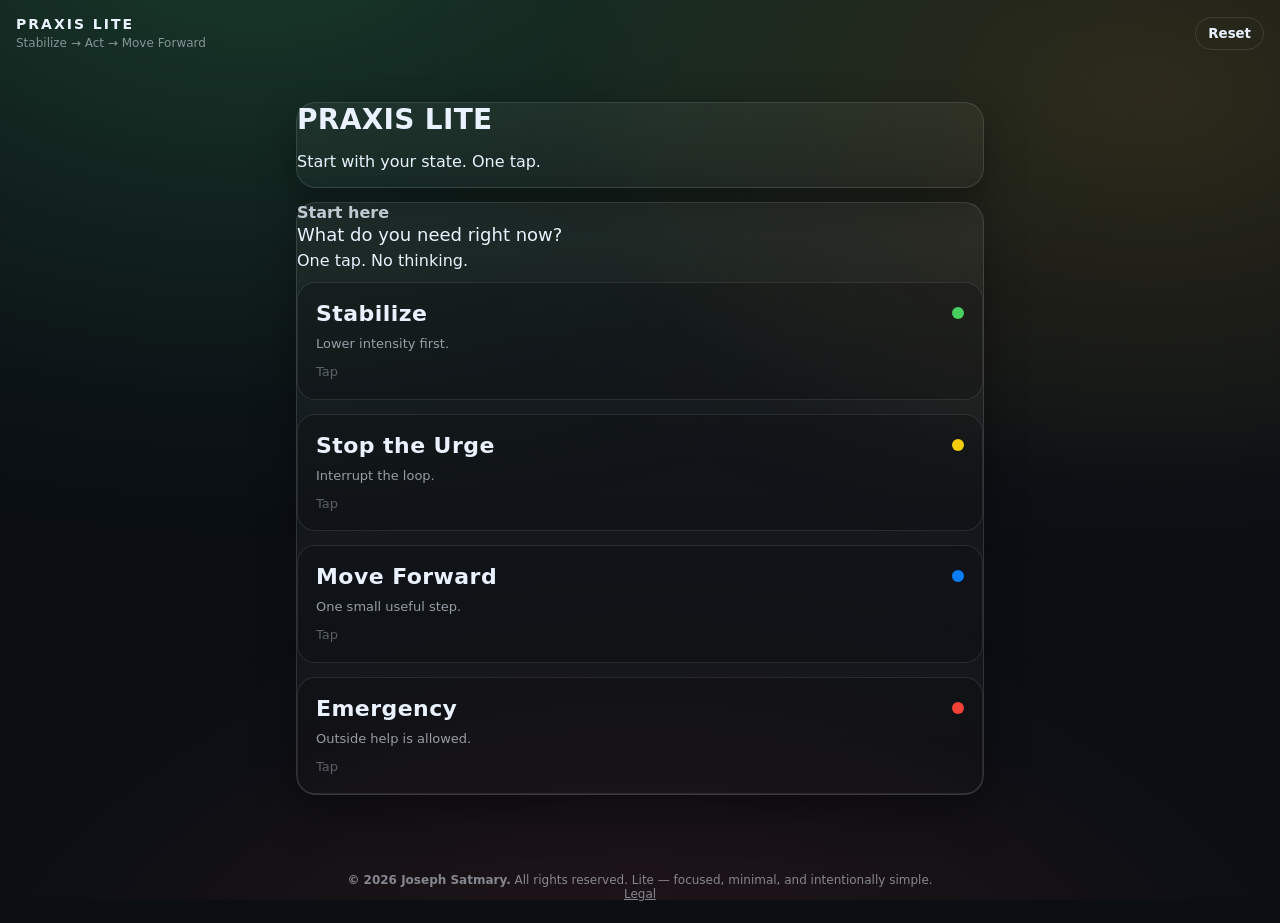
==== index.html @ a19b4cd0 "Update index.html" ====
<!doctype html>
<html lang="en">
<head>
  <meta charset="utf-8" />
  <meta name="viewport" content="width=device-width,initial-scale=1" />
  <title>Praxis Lite</title>
  <meta name="description" content="Praxis Lite — a self-guided emotional regulation tool (Stabilize → Stop the Urge → Move Forward → Emergency)." />

  <!-- Styles -->
  <link rel="stylesheet" href="styles/base.css">
  <link rel="stylesheet" href="styles/components.css">
  <link rel="stylesheet" href="styles/home.css">
  <link rel="stylesheet" href="styles/flows.css">
  <link rel="stylesheet" href="styles/redzone.css">
  <link rel="stylesheet" href="styles/lite-mobile.css">
</head>

<body>
  <div id="app" class="app">
    <header class="appHeader">
      <div class="brand">
        <div class="brandTitle">PRAXIS LITE</div>
        <div class="brandSub">Stabilize → Act → Move Forward</div>
      </div>
      <nav class="topNav">
        <button class="linkBtn" id="navHome" type="button" aria-label="Reset to Home">Reset</button>
      </nav>
    </header>

    <main id="main" class="main" role="main"></main>

    <footer class="footer">
      <div>
        <strong>© 2026 Joseph Satmary.</strong> All rights reserved.
        <span class="beta">Lite — focused, minimal, and intentionally simple.</span>
      </div>
      <div>
        <a href="legal.html">Legal</a>
      </div>
    </footer>
  </div>

  <!-- Praxis Lite boot -->
  <script type="module" src="js/lite/app.js?v=lite-1.0.3"></script>
</body>
</html>
---- styles/base.css ----
:root{
  --bg:#0b0f14;
  --panel:#0f1620;
  --card:#121c28;
  --text:#eaf2ff;
  --muted:rgba(234,242,255,.72);
  --muted2:rgba(234,242,255,.52);
  --line:rgba(234,242,255,.12);

  --green:#56f08b;
  --yellow:#ffd84a;
  --red:#ff4d4d;

  --shadow: 0 18px 40px rgba(0,0,0,.35);
  --r:20px;
}

*{box-sizing:border-box}
html,body{height:100%}

body{
  margin:0;
  font-family: ui-sans-serif, system-ui, -apple-system, Segoe UI, Roboto, Helvetica, Arial;
  background: var(--bg);
  color:var(--text);
  position:relative;
}

/* ✅ seam-free gradient layer */
body::before{
  content:"";
  position:fixed;
  inset:0;
  pointer-events:none;
  z-index:-1;

  background:
    radial-gradient(1200px 800px at 20% -10%,
      rgba(86,240,139,.20) 0%,
      rgba(86,240,139,.12) 26%,
      rgba(86,240,139,.06) 48%,
      rgba(86,240,139,.02) 62%,
      rgba(86,240,139,0) 80%),

    radial-gradient(900px 600px at 90% 10%,
      rgba(255,216,74,.14) 0%,
      rgba(255,216,74,.08) 34%,
      rgba(255,216,74,.04) 56%,
      rgba(255,216,74,.01) 66%,
      rgba(255,216,74,0) 82%),

    radial-gradient(900px 600px at 50% 120%,
      rgba(255,77,77,.12) 0%,
      rgba(255,77,77,.06) 40%,
      rgba(255,77,77,.03) 60%,
      rgba(255,77,77,.01) 70%,
      rgba(255,77,77,0) 86%);
}

a{color:inherit}
button{font-family:inherit}

.h1{font-size:28px; margin:0 0 6px 0; letter-spacing:.3px}
.h2{font-size:18px; margin:0 0 6px 0}
.p{margin:0; color:var(--muted); line-height:1.35}
.small{margin:0; color:var(--muted2); font-size:13px; line-height:1.35}

.app{
  min-height:100%;
  display:flex;
  flex-direction:column;
}

.appHeader{
  padding:16px 16px 10px 16px;
  display:flex;
  justify-content:space-between;
  align-items:flex-end;
  gap:12px;
}

.brandTitle{font-weight:900; letter-spacing:2px; font-size:14px}
.brandSub{color:var(--muted2); font-size:12px; margin-top:4px}

.main{
  flex:1;
  padding:12px 16px 22px 16px;
  max-width:900px;
  width:100%;
  margin:0 auto;
}

.footer{
  padding:14px 16px 22px 16px;
  color:var(--muted2);
  text-align:center;
  font-size:12px;
}

.hr{height:1px; background:var(--line); margin:14px 0}
---- styles/components.css ----
.card{
  background:linear-gradient(180deg, rgba(255,255,255,.05), rgba(255,255,255,.03));
  border:1px solid var(--line);
  border-radius:var(--r);
  box-shadow:var(--shadow);
}

.cardPad{padding:14px}

.badge{
  display:inline-flex;
  align-items:center;
  padding:6px 10px;
  border-radius:999px;
  background:rgba(255,255,255,.06);
  border:1px solid var(--line);
  color:var(--text);
  font-size:12px;
  font-weight:800;
  letter-spacing:.2px;
}

.btnRow{
  display:flex;
  flex-wrap:wrap;
  gap:10px;
  margin-top:10px;
}

.btn{
  appearance:none;
  border:1px solid var(--line);
  background:rgba(255,255,255,.05);
  color:var(--text);
  padding:11px 14px;
  border-radius:14px;
  font-weight:800;
  cursor:pointer;
  transition:transform .06s ease, background .15s ease;
}

.btn:active{transform:scale(.99)}
.btn:hover{background:rgba(255,255,255,.07)}

.btnPrimary{
  border-color:rgba(86,240,139,.35);
  background:rgba(86,240,139,.10);
}

.btnDanger{
  border-color:rgba(255,77,77,.35);
  background:rgba(255,77,77,.10);
}

.linkBtn{
  appearance:none;
  background:transparent;
  color:var(--text);
  border:1px solid var(--line);
  border-radius:999px;
  padding:8px 12px;
  font-weight:900;
  cursor:pointer;
}

/* ✅ REMOVE duplicate Reset buttons inside screens */
.flowHeader .flowMeta{
  display:none;
}

.flowHeader{
  display:flex;
  justify-content:space-between;
  align-items:flex-start;
  gap:12px;
  margin-bottom:12px;
}

.flowShell{display:flex; flex-direction:column; gap:10px}

.timerBox{
  padding:14px;
  border-radius:var(--r);
  border:1px solid var(--line);
  background:rgba(255,255,255,.04);
}

.timerReadout{
  font-weight:1000;
  font-size:40px;
  letter-spacing:1px;
  margin-top:8px;
}

.progressBar{
  height:10px;
  background:rgba(255,255,255,.06);
  border:1px solid var(--line);
  border-radius:999px;
  overflow:hidden;
  margin-top:10px;
}

.progressFill{
  height:100%;
  width:0%;
  background:rgba(86,240,139,.65);
}
---- styles/home.css ----
.homeShell{display:flex; flex-direction:column; gap:12px}

.homeHeader{
  padding:14px;
  border-radius:var(--r);
  border:1px solid var(--line);

  /* ✅ soften the green gradient edge */
  background:
    linear-gradient(
      180deg,
      rgba(86,240,139,.10) 0%,
      rgba(255,255,255,.04) 55%,
      rgba(255,255,255,.02) 100%
    );
}

.homeGrid{
  display:grid;
  grid-template-columns: 1fr;
  gap:12px;
}

@media(min-width:720px){
  .homeGrid{grid-template-columns: 1fr 1fr}
}

.actionTile{
  text-align:left;
  width:100%;
  border:1px solid var(--line);
  border-radius:var(--r);
  background:rgba(255,255,255,.04);
  padding:14px;
  cursor:pointer;
}

.actionTile:hover{background:rgba(255,255,255,.06)}

.tileTop{
  display:flex;
  justify-content:space-between;
  align-items:flex-start;
  gap:10px;
}

.tileTitle{
  font-weight:1000;
  font-size:18px;
  margin:0;
  color:var(--text);
}

.tileSub{
  margin-top:4px;
  font-size:13px;
  color:var(--muted);
}

.tileHint{
  margin:10px 0 0 0;
  font-size:13px;
  line-height:1.35;
  color:var(--muted2);
}

.zoneDot{
  width:12px; height:12px;
  border-radius:999px;
  border:1px solid var(--line);
  margin-top:3px;
}

.dotGreen{background:rgba(86,240,139,.55); border-color:rgba(86,240,139,.35)}
.dotYellow{background:rgba(255,216,74,.65); border-color:rgba(255,216,74,.35)}
.dotRed{background:rgba(255,77,77,.65); border-color:rgba(255,77,77,.35)}
---- styles/flows.css ----
/* Light structural helpers for flow screens */
.flowGrid{
  display:grid;
  grid-template-columns:1fr;
  gap:12px;
}
@media(min-width:900px){
  .flowGrid{grid-template-columns:1fr 1fr}
}
---- styles/redzone.css ----
.redzone{
  border-color:rgba(255,77,77,.30);
  background:linear-gradient(180deg, rgba(255,77,77,.10), rgba(255,255,255,.03));
}
---- styles/lite-mobile.css ----
/* styles/lite-mobile.css */

/* Constrain content */
.main {
  max-width: 720px;
  margin: 0 auto;
  padding-top: 42px;
  padding-bottom: 64px;
}

/* Tile stack */
.tileStack { display: grid; gap: 14px; }

.tile {
  width: 100%;
  text-align: left;
  border-radius: 18px;
  padding: 18px 18px;
  border: 1px solid rgba(255,255,255,.10);
  background: rgba(0,0,0,.18);
  display: flex;
  align-items: flex-start;
  justify-content: space-between;
  gap: 14px;

  cursor: pointer;
  -webkit-tap-highlight-color: transparent;
  appearance: none;
  outline: none;
}

.tile:active { transform: translateY(1px); }

.tileStatic { cursor: default; }

.tileMain { display: grid; gap: 6px; }

.tileTitle { font-size: 22px; font-weight: 800; letter-spacing: .02em; }
.tileSub { opacity: .85; }
.tileHint { opacity: .65; font-size: 13px; margin-top: 6px; }

.tileBody { margin-top: 8px; }

.tileDot {
  width: 12px;
  height: 12px;
  border-radius: 999px;
  flex: 0 0 auto;
  opacity: .95;
  margin-top: 6px;
}

.dotGreen { background: #4cd964; }
.dotYellow { background: #ffd60a; }
.dotBlue { background: #0a84ff; }
.dotRed { background: #ff453a; }

/* Lists */
.liteList { margin: 10px 0 0 18px; }
.liteList li { margin: 4px 0; }

/* Mobile */
@media (max-width: 640px) {
  .main {
    max-width: 680px;
    margin: 0 auto;
    padding: 12px;
    padding-top: 22px;
    padding-bottom: 40px;
  }

  .tile { padding: 16px; border-radius: 16px; }
  .tileTitle { font-size: 20px; }
}
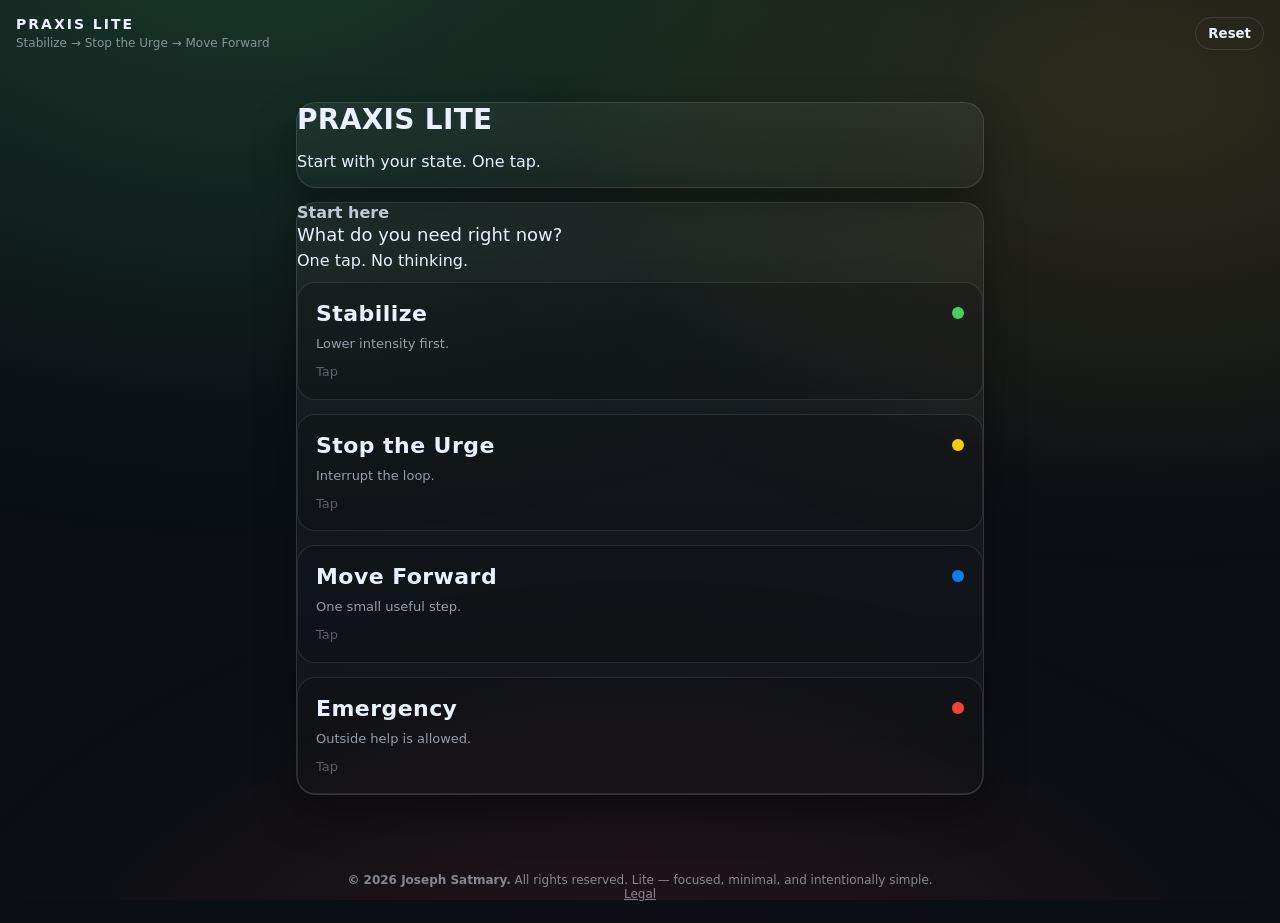
==== commit 16f5e840: "Update index.html" ====
--- a/index.html
+++ b/index.html
@@ -6,13 +6,16 @@
   <title>Praxis Lite</title>
   <meta name="description" content="Praxis Lite — a self-guided emotional regulation tool (Stabilize → Stop the Urge → Move Forward → Emergency)." />
 
+  <!-- GitHub Pages base-path safe -->
+  <base href="./" />
+
   <!-- Styles -->
-  <link rel="stylesheet" href="styles/base.css">
-  <link rel="stylesheet" href="styles/components.css">
-  <link rel="stylesheet" href="styles/home.css">
-  <link rel="stylesheet" href="styles/flows.css">
-  <link rel="stylesheet" href="styles/redzone.css">
-  <link rel="stylesheet" href="styles/lite-mobile.css">
+  <link rel="stylesheet" href="./styles/base.css">
+  <link rel="stylesheet" href="./styles/components.css">
+  <link rel="stylesheet" href="./styles/home.css">
+  <link rel="stylesheet" href="./styles/flows.css">
+  <link rel="stylesheet" href="./styles/redzone.css">
+  <link rel="stylesheet" href="./styles/lite-mobile.css">
 </head>
 
 <body>
@@ -20,14 +23,20 @@
     <header class="appHeader">
       <div class="brand">
         <div class="brandTitle">PRAXIS LITE</div>
-        <div class="brandSub">Stabilize → Act → Move Forward</div>
+        <div class="brandSub">Stabilize → Stop the Urge → Move Forward</div>
       </div>
       <nav class="topNav">
         <button class="linkBtn" id="navHome" type="button" aria-label="Reset to Home">Reset</button>
       </nav>
     </header>
 
-    <main id="main" class="main" role="main"></main>
+    <main id="main" class="main" role="main">
+      <section class="card">
+        <h2 class="h2">Loading…</h2>
+        <p class="muted">If this stays, Lite JS is not loading.</p>
+        <p class="muted" style="opacity:.7;">build lite-base-1</p>
+      </section>
+    </main>
 
     <footer class="footer">
       <div>
@@ -35,12 +44,30 @@
         <span class="beta">Lite — focused, minimal, and intentionally simple.</span>
       </div>
       <div>
-        <a href="legal.html">Legal</a>
+        <a href="./legal.html">Legal</a>
       </div>
     </footer>
   </div>
 
+  <!-- On-page error capture -->
+  <script>
+    (function () {
+      const m = () => document.getElementById("main");
+      function esc(s){return String(s).replace(/[&<>"']/g,c=>({"&":"&amp;","<":"&lt;",">":"&gt;","\"":"&quot;","'":"&#039;"}[c]))}
+      function show(msg){
+        const el = m(); if(!el) return;
+        el.innerHTML = `<section class="card">
+          <h2 class="h2">Lite failed to load</h2>
+          <p class="muted" style="white-space:pre-wrap;">${esc(msg)}</p>
+          <p class="muted" style="opacity:.7;">build lite-base-1</p>
+        </section>`;
+      }
+      window.addEventListener("error", (e) => show(e?.message || e?.error || "Unknown error"));
+      window.addEventListener("unhandledrejection", (e) => show(e?.reason || "Unhandled rejection"));
+    })();
+  </script>
+
   <!-- Praxis Lite boot -->
-  <script type="module" src="js/lite/app.js?v=lite-1.0.3"></script>
+  <script type="module" src="./js/lite/app.js?v=lite-base-1"></script>
 </body>
 </html>
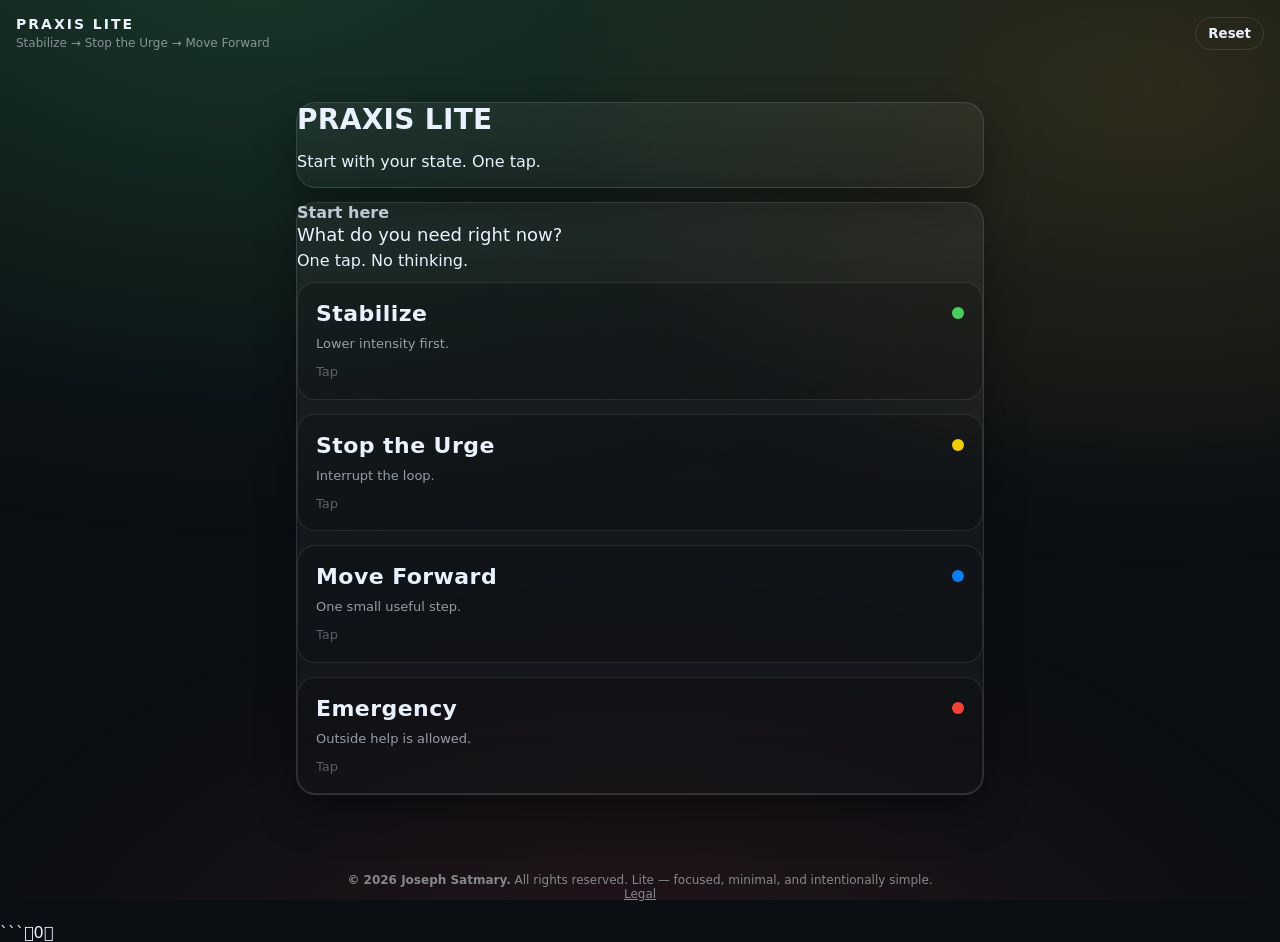
==== commit 8a093d9c: "Enhance service worker update handling Updated service worker registration process to handle updates" ====
--- a/index.html
+++ b/index.html
@@ -8,6 +8,17 @@
 
   <!-- GitHub Pages base-path safe -->
   <base href="./" />
+
+  <!-- PWA -->
+  <link rel="manifest" href="./manifest.webmanifest">
+  <meta name="theme-color" content="#0b0f14">
+  <meta name="mobile-web-app-capable" content="yes">
+  <meta name="apple-mobile-web-app-capable" content="yes">
+  <meta name="apple-mobile-web-app-status-bar-style" content="black-translucent">
+
+  <!-- Icons -->
+  <link rel="icon" href="./icons/icon-192.png">
+  <link rel="apple-touch-icon" href="./icons/icon-192.png">
 
   <!-- Styles -->
   <link rel="stylesheet" href="./styles/base.css">
@@ -34,7 +45,7 @@
       <section class="card">
         <h2 class="h2">Loading…</h2>
         <p class="muted">If this stays, Lite JS is not loading.</p>
-        <p class="muted" style="opacity:.7;">build lite-base-1</p>
+        <p class="muted" style="opacity:.7;">build lite-pwa-1</p>
       </section>
     </main>
 
@@ -59,7 +70,7 @@
         el.innerHTML = `<section class="card">
           <h2 class="h2">Lite failed to load</h2>
           <p class="muted" style="white-space:pre-wrap;">${esc(msg)}</p>
-          <p class="muted" style="opacity:.7;">build lite-base-1</p>
+          <p class="muted" style="opacity:.7;">build lite-pwa-1</p>
         </section>`;
       }
       window.addEventListener("error", (e) => show(e?.message || e?.error || "Unknown error"));
@@ -67,7 +78,50 @@
     })();
   </script>
 
-  <!-- Praxis Lite boot -->
-  <script type="module" src="./js/lite/app.js?v=lite-base-1"></script>
+  <!-- Register service worker (PWA) + UPDATE NOW handshake -->
+  <script>
+    (function () {
+      if (!("serviceWorker" in navigator)) return;
+
+      window.addEventListener("load", async () => {
+        try {
+          const reg = await navigator.serviceWorker.register("./sw.js", { scope: "./" });
+
+          // Ask the browser to check for an updated sw.js (helps on GitHub Pages caching)
+          try { await reg.update(); } catch {}
+
+          // If a new SW is already waiting, activate it immediately
+          if (reg.waiting) {
+            try { reg.waiting.postMessage({ type: "SKIP_WAITING" }); } catch {}
+          }
+
+          // If an update is found, activate it when it's installed
+          reg.addEventListener("updatefound", () => {
+            const sw = reg.installing;
+            if (!sw) return;
+
+            sw.addEventListener("statechange", () => {
+              if (sw.state === "installed" && navigator.serviceWorker.controller) {
+                // New version is ready -> tell it to take over now
+                try { reg.waiting && reg.waiting.postMessage({ type: "SKIP_WAITING" }); } catch {}
+              }
+            });
+          });
+
+          // When the new SW takes control, reload ONCE so modules/assets come from the new cache
+          let refreshing = false;
+          navigator.serviceWorker.addEventListener("controllerchange", () => {
+            if (refreshing) return;
+            refreshing = true;
+            location.reload();
+          });
+        } catch {}
+      });
+    })();
+  </script>
+
+  <!-- Praxis Lite boot (deterministic cache-buster) -->
+  <script type="module" src="./js/lite/app.js?v=lite-pwa-1"></script>
 </body>
 </html>
+```0
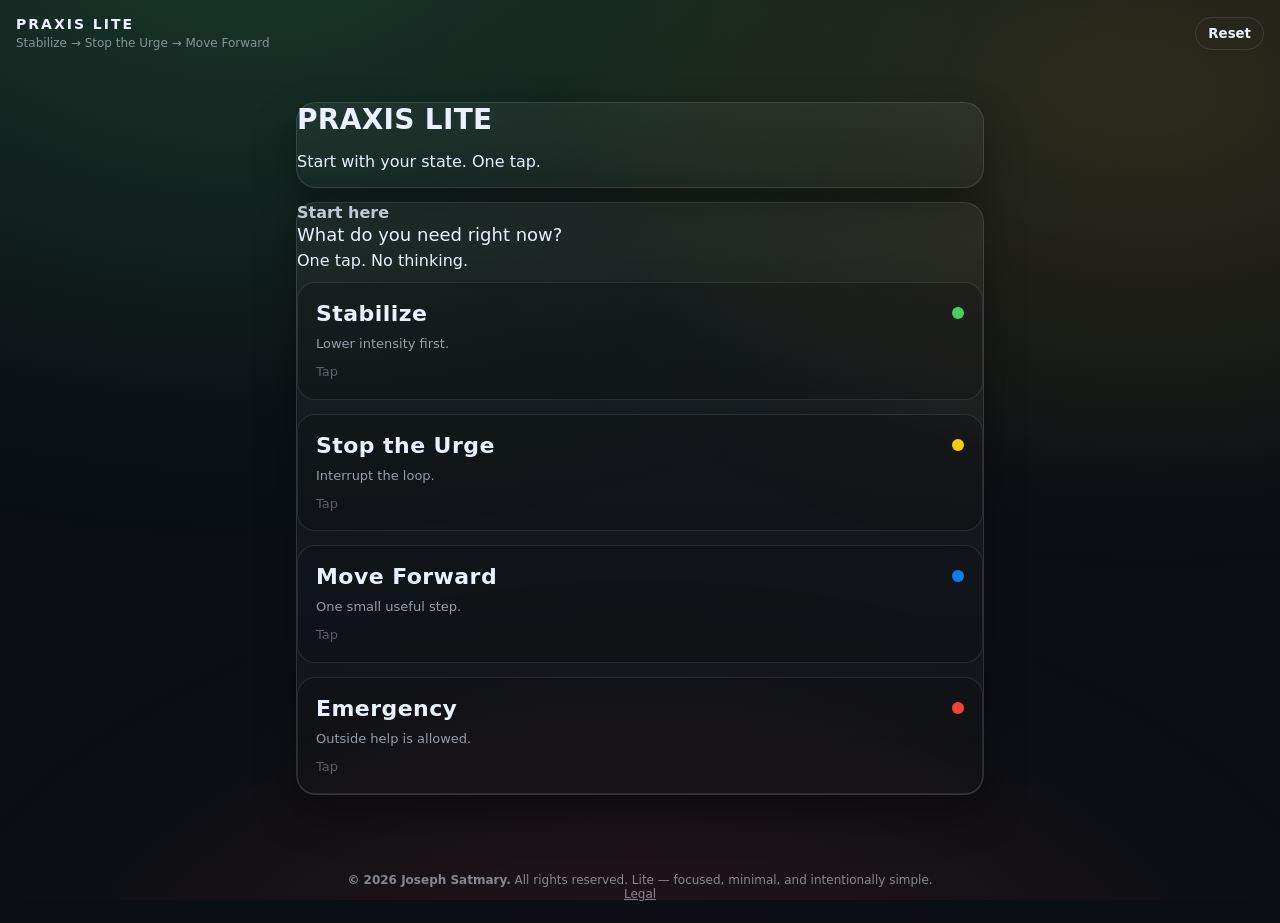
==== commit 841ed5ba: "Update index.html" ====
--- a/index.html
+++ b/index.html
@@ -124,4 +124,3 @@
   <script type="module" src="./js/lite/app.js?v=lite-pwa-1"></script>
 </body>
 </html>
-```0
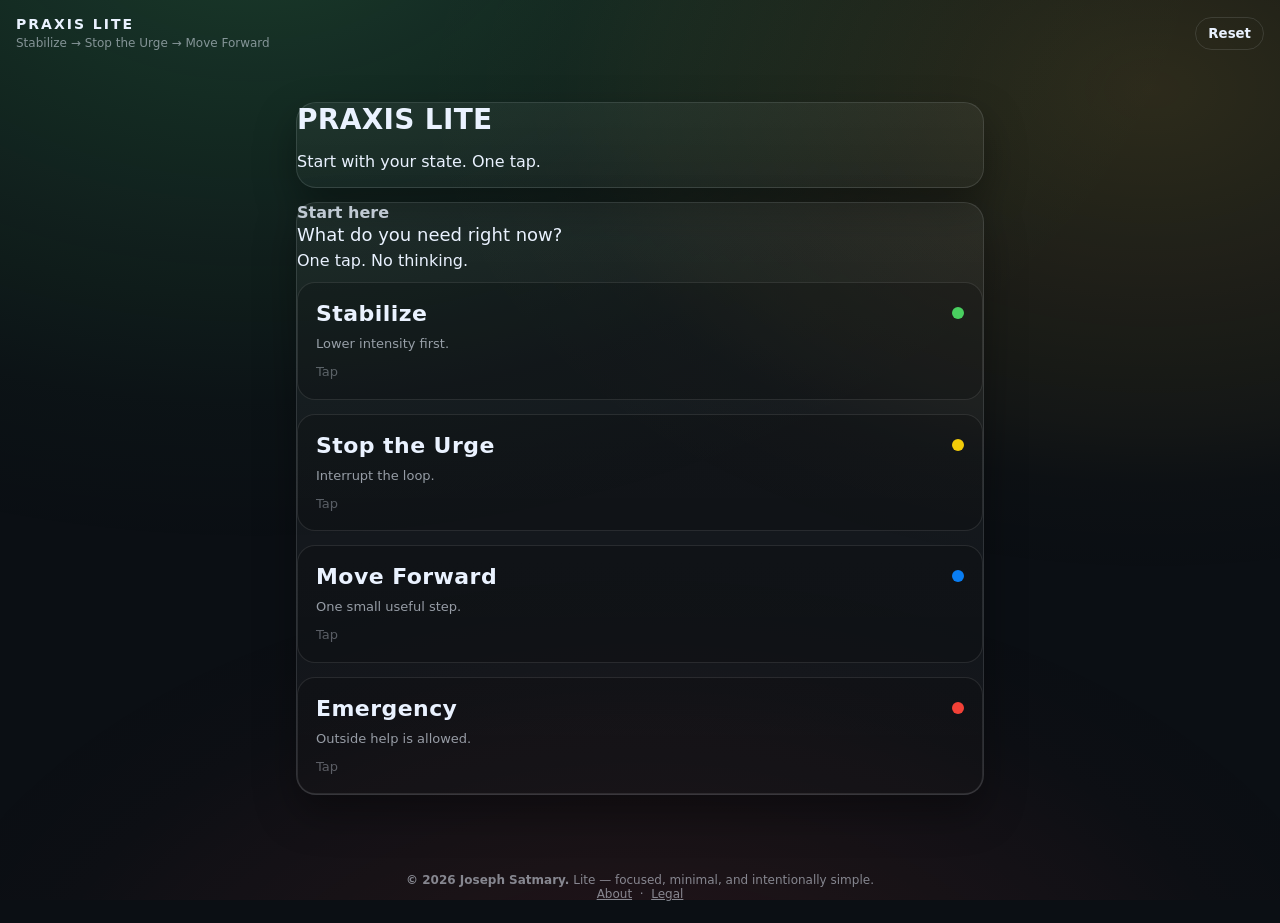
==== commit 4d97ee3d: "Update index.html" ====
--- a/index.html
+++ b/index.html
@@ -6,7 +6,6 @@
   <title>Praxis Lite</title>
   <meta name="description" content="Praxis Lite — a self-guided emotional regulation tool (Stabilize → Stop the Urge → Move Forward → Emergency)." />
 
-  <!-- GitHub Pages base-path safe -->
   <base href="./" />
 
   <!-- PWA -->
@@ -51,76 +50,18 @@
 
     <footer class="footer">
       <div>
-        <strong>© 2026 Joseph Satmary.</strong> All rights reserved.
+        <strong>© 2026 Joseph Satmary.</strong>
         <span class="beta">Lite — focused, minimal, and intentionally simple.</span>
       </div>
       <div>
+        <a href="./about.html">About</a>
+        &nbsp;·&nbsp;
         <a href="./legal.html">Legal</a>
       </div>
     </footer>
   </div>
 
-  <!-- On-page error capture -->
-  <script>
-    (function () {
-      const m = () => document.getElementById("main");
-      function esc(s){return String(s).replace(/[&<>"']/g,c=>({"&":"&amp;","<":"&lt;",">":"&gt;","\"":"&quot;","'":"&#039;"}[c]))}
-      function show(msg){
-        const el = m(); if(!el) return;
-        el.innerHTML = `<section class="card">
-          <h2 class="h2">Lite failed to load</h2>
-          <p class="muted" style="white-space:pre-wrap;">${esc(msg)}</p>
-          <p class="muted" style="opacity:.7;">build lite-pwa-1</p>
-        </section>`;
-      }
-      window.addEventListener("error", (e) => show(e?.message || e?.error || "Unknown error"));
-      window.addEventListener("unhandledrejection", (e) => show(e?.reason || "Unhandled rejection"));
-    })();
-  </script>
-
-  <!-- Register service worker (PWA) + UPDATE NOW handshake -->
-  <script>
-    (function () {
-      if (!("serviceWorker" in navigator)) return;
-
-      window.addEventListener("load", async () => {
-        try {
-          const reg = await navigator.serviceWorker.register("./sw.js", { scope: "./" });
-
-          // Ask the browser to check for an updated sw.js (helps on GitHub Pages caching)
-          try { await reg.update(); } catch {}
-
-          // If a new SW is already waiting, activate it immediately
-          if (reg.waiting) {
-            try { reg.waiting.postMessage({ type: "SKIP_WAITING" }); } catch {}
-          }
-
-          // If an update is found, activate it when it's installed
-          reg.addEventListener("updatefound", () => {
-            const sw = reg.installing;
-            if (!sw) return;
-
-            sw.addEventListener("statechange", () => {
-              if (sw.state === "installed" && navigator.serviceWorker.controller) {
-                // New version is ready -> tell it to take over now
-                try { reg.waiting && reg.waiting.postMessage({ type: "SKIP_WAITING" }); } catch {}
-              }
-            });
-          });
-
-          // When the new SW takes control, reload ONCE so modules/assets come from the new cache
-          let refreshing = false;
-          navigator.serviceWorker.addEventListener("controllerchange", () => {
-            if (refreshing) return;
-            refreshing = true;
-            location.reload();
-          });
-        } catch {}
-      });
-    })();
-  </script>
-
-  <!-- Praxis Lite boot (deterministic cache-buster) -->
+  <!-- Praxis Lite boot -->
   <script type="module" src="./js/lite/app.js?v=lite-pwa-1"></script>
 </body>
 </html>
